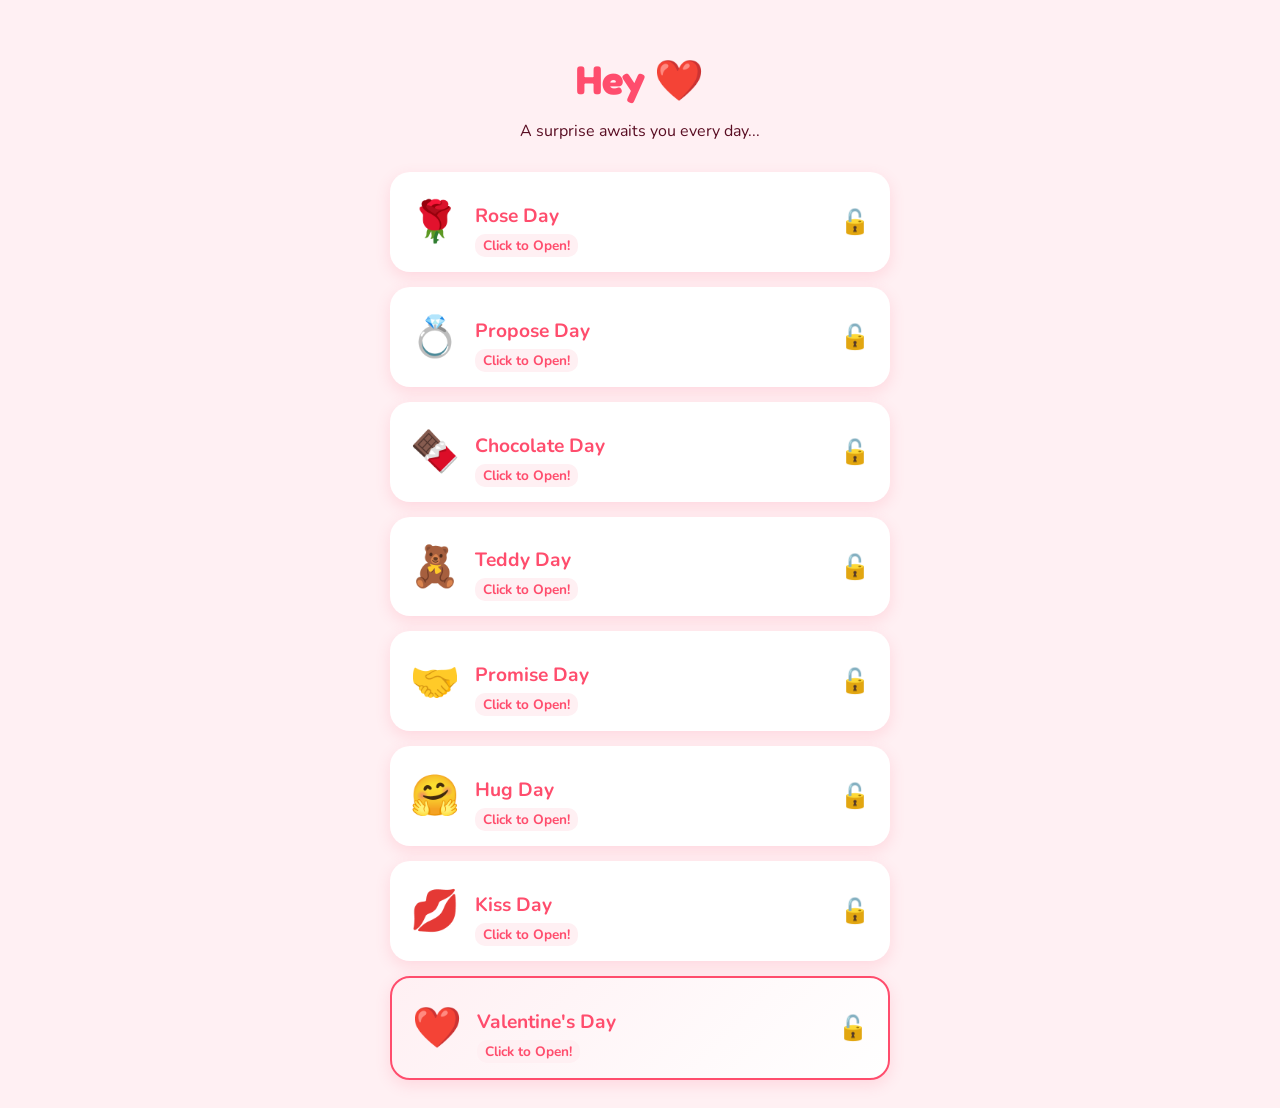
==== index.html @ 63dd041e "created title page" ====
<!DOCTYPE html>
<html lang="en">

<head>
    <meta charset="UTF-8">
    <meta name="viewport" content="width=device-width, initial-scale=1.0">
    <title>Valentine Journey</title>
    <link rel="stylesheet" href="style.css">
</head>

<body>

    <div class="container">
        <h1>Hey ❤️</h1>
        <p>A surprise awaits you every day...</p>

        <div class="timeline">
            <a href="rose.html" class="day-card" id="day-7" data-date="2026-02-07">
                <div class="icon">🌹</div>
                <div class="info">
                    <h2>Rose Day</h2>
                    <div class="timer" id="timer-7">Loading...</div>
                </div>
                <div class="status">🔒</div>
            </a>

            <a href="propose.html" class="day-card" id="day-8" data-date="2026-02-08">
                <div class="icon">💍</div>
                <div class="info">
                    <h2>Propose Day</h2>
                    <div class="timer" id="timer-8">Loading...</div>
                </div>
                <div class="status">🔒</div>
            </a>

            <a href="chocolate.html" class="day-card" id="day-9" data-date="2026-02-09">
                <div class="icon">🍫</div>
                <div class="info">
                    <h2>Chocolate Day</h2>
                    <div class="timer" id="timer-9">Loading...</div>
                </div>
                <div class="status">🔒</div>
            </a>

            <a href="teddy.html" class="day-card" id="day-10" data-date="2026-02-10">
                <div class="icon">🧸</div>
                <div class="info">
                    <h2>Teddy Day</h2>
                    <div class="timer" id="timer-10">Loading...</div>
                </div>
                <div class="status">🔒</div>
            </a>

            <a href="promise.html" class="day-card" id="day-11" data-date="2026-02-11">
                <div class="icon">🤝</div>
                <div class="info">
                    <h2>Promise Day</h2>
                    <div class="timer" id="timer-11">Loading...</div>
                </div>
                <div class="status">🔒</div>
            </a>

            <a href="hug.html" class="day-card" id="day-12" data-date="2026-02-12">
                <div class="icon">🤗</div>
                <div class="info">
                    <h2>Hug Day</h2>
                    <div class="timer" id="timer-12">Loading...</div>
                </div>
                <div class="status">🔒</div>
            </a>

            <a href="kiss.html" class="day-card" id="day-13" data-date="2026-02-13">
                <div class="icon">💋</div>
                <div class="info">
                    <h2>Kiss Day</h2>
                    <div class="timer" id="timer-13">Loading...</div>
                </div>
                <div class="status">🔒</div>
            </a>

            <a href="valentine.html" class="day-card valentine-special" id="day-14" data-date="2026-02-14">
                <div class="icon">❤️</div>
                <div class="info">
                    <h2>Valentine's Day</h2>
                    <div class="timer" id="timer-14">Loading...</div>
                </div>
                <div class="status">🔒</div>
            </a>
        </div>
    </div>

    <script src="script.js"></script>
</body>

</html>
---- style.css ----
/* style.css */
@import url('https://fonts.googleapis.com/css2?family=Fredoka+One&family=Nunito:wght@400;700&display=swap');

:root {
    --primary-color: #ff4d6d;
    --secondary-color: #ff8fa3;
    --bg-color: #fff0f3;
    --card-bg: #ffffff;
    --text-color: #590d22;
    --locked-color: #a0a0a0;
}

body {
    font-family: 'Nunito', sans-serif;
    background-color: var(--bg-color);
    color: var(--text-color);
    padding: 20px;
    display: flex;
    justify-content: center;
}

.container {
    max-width: 500px;
    width: 100%;
    text-align: center;
}

h1 {
    font-family: 'Fredoka One', cursive;
    color: var(--primary-color);
    font-size: 2.5rem;
    margin-bottom: 10px;
}

.timeline {
    display: flex;
    flex-direction: column;
    gap: 15px;
    margin-top: 30px;
}

.day-card {
    display: flex;
    align-items: center;
    background: var(--card-bg);
    padding: 15px 20px;
    border-radius: 20px;
    text-decoration: none;
    color: var(--text-color);
    box-shadow: 0 5px 15px rgba(255, 77, 109, 0.15);
    transition: transform 0.3s, box-shadow 0.3s;
    position: relative;
    overflow: hidden;
}

/* Icon (Emoji) */
.icon {
    font-size: 2.5rem;
    margin-right: 15px;
}

/* Text Info */
.info {
    flex-grow: 1;
    text-align: left;
}

.info h2 {
    font-size: 1.2rem;
    margin-bottom: 5px;
    color: var(--primary-color);
}

.timer {
    font-size: 0.85rem;
    color: #666;
    font-weight: bold;
    background: #f0f0f0;
    display: inline-block;
    padding: 2px 8px;
    border-radius: 10px;
}

/* Status (Lock/Arrow) */
.status {
    font-size: 1.5rem;
}

/* Locked State */
.day-card.locked {
    background: #f8f8f8;
    cursor: not-allowed;
    opacity: 0.8;
}

.day-card.locked .icon,
.day-card.locked h2 {
    filter: grayscale(100%);
    color: var(--locked-color);
}

/* Unlocked State (Hover) */
.day-card:not(.locked):hover {
    transform: scale(1.02);
    box-shadow: 0 8px 20px rgba(255, 77, 109, 0.25);
}

.day-card.valentine-special {
    background: linear-gradient(135deg, #fff0f3 0%, #fff 100%);
    border: 2px solid var(--primary-color);
}
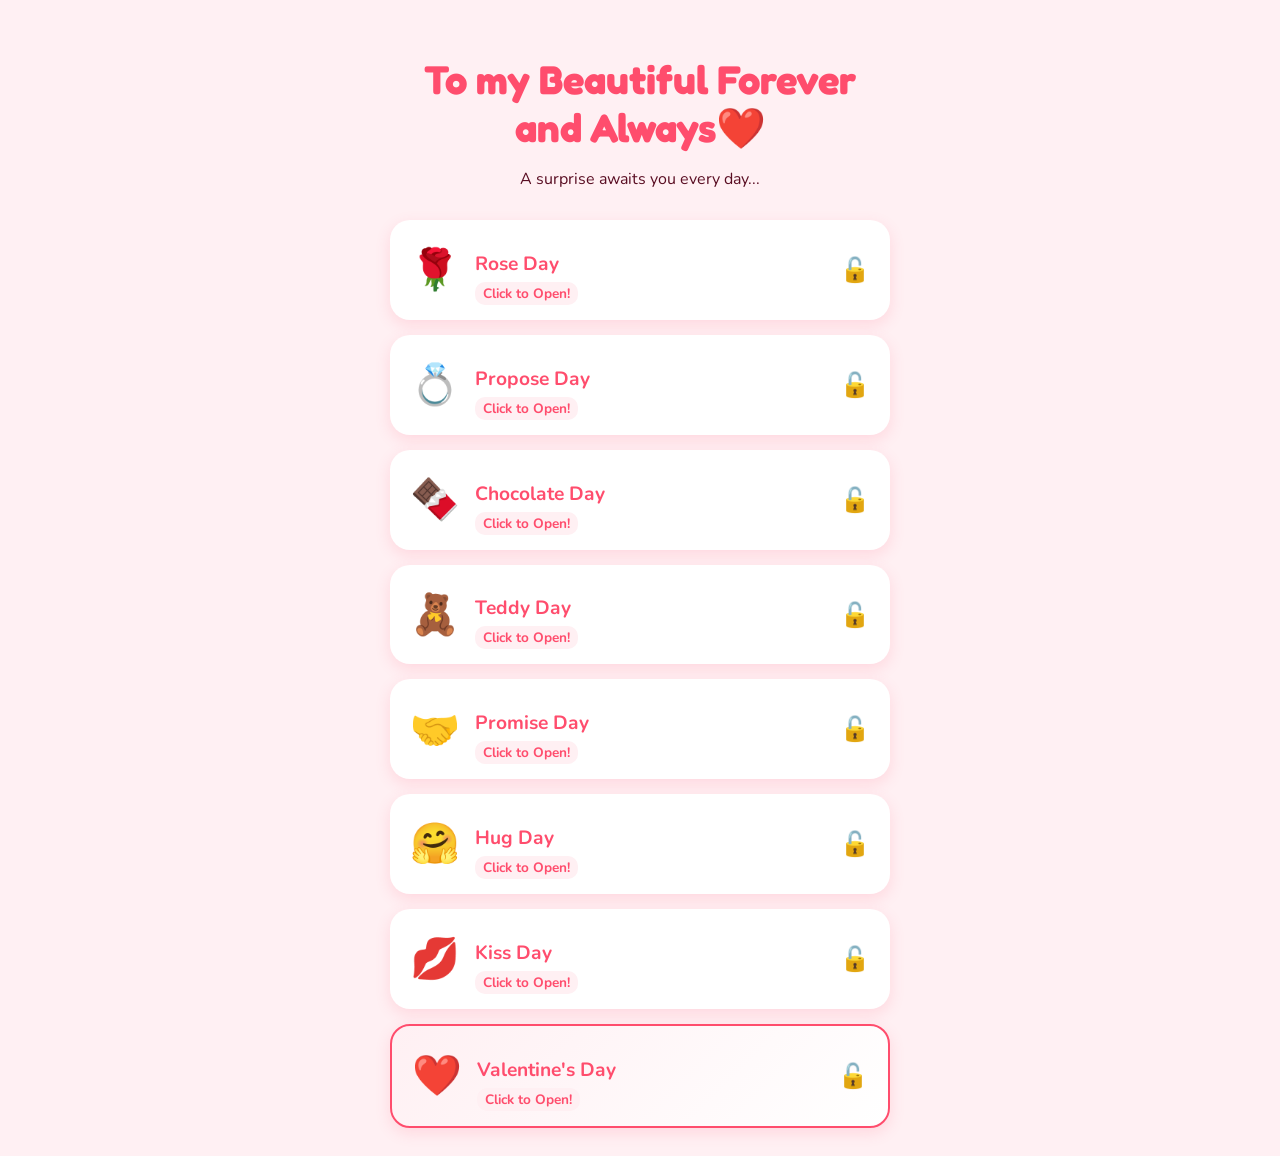
==== commit 19d55b39: "added exploding heart animation to buttons" ====
--- a/index.html
+++ b/index.html
@@ -4,14 +4,14 @@
 <head>
     <meta charset="UTF-8">
     <meta name="viewport" content="width=device-width, initial-scale=1.0">
-    <title>Valentine Journey</title>
+    <title>For My Pikoo</title>
     <link rel="stylesheet" href="style.css">
 </head>
 
 <body>
 
     <div class="container">
-        <h1>Hey ❤️</h1>
+        <h1>To my Beautiful Forever and Always❤️</h1>
         <p>A surprise awaits you every day...</p>
 
         <div class="timeline">
@@ -22,6 +22,31 @@
                     <div class="timer" id="timer-7">Loading...</div>
                 </div>
                 <div class="status">🔒</div>
+
+                <svg class="heart-icon heart-1" viewBox="0 0 24 24">
+                    <path
+                        d="M12 21.35l-1.45-1.32C5.4 15.36 2 12.28 2 8.5 2 5.42 4.42 3 7.5 3c1.74 0 3.41.81 4.5 2.09C13.09 3.81 14.76 3 16.5 3 19.58 3 22 5.42 22 8.5c0 3.78-3.4 6.86-8.55 11.54L12 21.35z" />
+                </svg>
+                <svg class="heart-icon heart-2" viewBox="0 0 24 24">
+                    <path
+                        d="M12 21.35l-1.45-1.32C5.4 15.36 2 12.28 2 8.5 2 5.42 4.42 3 7.5 3c1.74 0 3.41.81 4.5 2.09C13.09 3.81 14.76 3 16.5 3 19.58 3 22 5.42 22 8.5c0 3.78-3.4 6.86-8.55 11.54L12 21.35z" />
+                </svg>
+                <svg class="heart-icon heart-3" viewBox="0 0 24 24">
+                    <path
+                        d="M12 21.35l-1.45-1.32C5.4 15.36 2 12.28 2 8.5 2 5.42 4.42 3 7.5 3c1.74 0 3.41.81 4.5 2.09C13.09 3.81 14.76 3 16.5 3 19.58 3 22 5.42 22 8.5c0 3.78-3.4 6.86-8.55 11.54L12 21.35z" />
+                </svg>
+                <svg class="heart-icon heart-4" viewBox="0 0 24 24">
+                    <path
+                        d="M12 21.35l-1.45-1.32C5.4 15.36 2 12.28 2 8.5 2 5.42 4.42 3 7.5 3c1.74 0 3.41.81 4.5 2.09C13.09 3.81 14.76 3 16.5 3 19.58 3 22 5.42 22 8.5c0 3.78-3.4 6.86-8.55 11.54L12 21.35z" />
+                </svg>
+                <svg class="heart-icon heart-5" viewBox="0 0 24 24">
+                    <path
+                        d="M12 21.35l-1.45-1.32C5.4 15.36 2 12.28 2 8.5 2 5.42 4.42 3 7.5 3c1.74 0 3.41.81 4.5 2.09C13.09 3.81 14.76 3 16.5 3 19.58 3 22 5.42 22 8.5c0 3.78-3.4 6.86-8.55 11.54L12 21.35z" />
+                </svg>
+                <svg class="heart-icon heart-6" viewBox="0 0 24 24">
+                    <path
+                        d="M12 21.35l-1.45-1.32C5.4 15.36 2 12.28 2 8.5 2 5.42 4.42 3 7.5 3c1.74 0 3.41.81 4.5 2.09C13.09 3.81 14.76 3 16.5 3 19.58 3 22 5.42 22 8.5c0 3.78-3.4 6.86-8.55 11.54L12 21.35z" />
+                </svg>
             </a>
 
             <a href="propose.html" class="day-card" id="day-8" data-date="2026-02-08">
@@ -31,6 +56,30 @@
                     <div class="timer" id="timer-8">Loading...</div>
                 </div>
                 <div class="status">🔒</div>
+                <svg class="heart-icon heart-1" viewBox="0 0 24 24">
+                    <path
+                        d="M12 21.35l-1.45-1.32C5.4 15.36 2 12.28 2 8.5 2 5.42 4.42 3 7.5 3c1.74 0 3.41.81 4.5 2.09C13.09 3.81 14.76 3 16.5 3 19.58 3 22 5.42 22 8.5c0 3.78-3.4 6.86-8.55 11.54L12 21.35z" />
+                </svg>
+                <svg class="heart-icon heart-2" viewBox="0 0 24 24">
+                    <path
+                        d="M12 21.35l-1.45-1.32C5.4 15.36 2 12.28 2 8.5 2 5.42 4.42 3 7.5 3c1.74 0 3.41.81 4.5 2.09C13.09 3.81 14.76 3 16.5 3 19.58 3 22 5.42 22 8.5c0 3.78-3.4 6.86-8.55 11.54L12 21.35z" />
+                </svg>
+                <svg class="heart-icon heart-3" viewBox="0 0 24 24">
+                    <path
+                        d="M12 21.35l-1.45-1.32C5.4 15.36 2 12.28 2 8.5 2 5.42 4.42 3 7.5 3c1.74 0 3.41.81 4.5 2.09C13.09 3.81 14.76 3 16.5 3 19.58 3 22 5.42 22 8.5c0 3.78-3.4 6.86-8.55 11.54L12 21.35z" />
+                </svg>
+                <svg class="heart-icon heart-4" viewBox="0 0 24 24">
+                    <path
+                        d="M12 21.35l-1.45-1.32C5.4 15.36 2 12.28 2 8.5 2 5.42 4.42 3 7.5 3c1.74 0 3.41.81 4.5 2.09C13.09 3.81 14.76 3 16.5 3 19.58 3 22 5.42 22 8.5c0 3.78-3.4 6.86-8.55 11.54L12 21.35z" />
+                </svg>
+                <svg class="heart-icon heart-5" viewBox="0 0 24 24">
+                    <path
+                        d="M12 21.35l-1.45-1.32C5.4 15.36 2 12.28 2 8.5 2 5.42 4.42 3 7.5 3c1.74 0 3.41.81 4.5 2.09C13.09 3.81 14.76 3 16.5 3 19.58 3 22 5.42 22 8.5c0 3.78-3.4 6.86-8.55 11.54L12 21.35z" />
+                </svg>
+                <svg class="heart-icon heart-6" viewBox="0 0 24 24">
+                    <path
+                        d="M12 21.35l-1.45-1.32C5.4 15.36 2 12.28 2 8.5 2 5.42 4.42 3 7.5 3c1.74 0 3.41.81 4.5 2.09C13.09 3.81 14.76 3 16.5 3 19.58 3 22 5.42 22 8.5c0 3.78-3.4 6.86-8.55 11.54L12 21.35z" />
+                </svg>
             </a>
 
             <a href="chocolate.html" class="day-card" id="day-9" data-date="2026-02-09">
@@ -40,6 +89,30 @@
                     <div class="timer" id="timer-9">Loading...</div>
                 </div>
                 <div class="status">🔒</div>
+                <svg class="heart-icon heart-1" viewBox="0 0 24 24">
+                    <path
+                        d="M12 21.35l-1.45-1.32C5.4 15.36 2 12.28 2 8.5 2 5.42 4.42 3 7.5 3c1.74 0 3.41.81 4.5 2.09C13.09 3.81 14.76 3 16.5 3 19.58 3 22 5.42 22 8.5c0 3.78-3.4 6.86-8.55 11.54L12 21.35z" />
+                </svg>
+                <svg class="heart-icon heart-2" viewBox="0 0 24 24">
+                    <path
+                        d="M12 21.35l-1.45-1.32C5.4 15.36 2 12.28 2 8.5 2 5.42 4.42 3 7.5 3c1.74 0 3.41.81 4.5 2.09C13.09 3.81 14.76 3 16.5 3 19.58 3 22 5.42 22 8.5c0 3.78-3.4 6.86-8.55 11.54L12 21.35z" />
+                </svg>
+                <svg class="heart-icon heart-3" viewBox="0 0 24 24">
+                    <path
+                        d="M12 21.35l-1.45-1.32C5.4 15.36 2 12.28 2 8.5 2 5.42 4.42 3 7.5 3c1.74 0 3.41.81 4.5 2.09C13.09 3.81 14.76 3 16.5 3 19.58 3 22 5.42 22 8.5c0 3.78-3.4 6.86-8.55 11.54L12 21.35z" />
+                </svg>
+                <svg class="heart-icon heart-4" viewBox="0 0 24 24">
+                    <path
+                        d="M12 21.35l-1.45-1.32C5.4 15.36 2 12.28 2 8.5 2 5.42 4.42 3 7.5 3c1.74 0 3.41.81 4.5 2.09C13.09 3.81 14.76 3 16.5 3 19.58 3 22 5.42 22 8.5c0 3.78-3.4 6.86-8.55 11.54L12 21.35z" />
+                </svg>
+                <svg class="heart-icon heart-5" viewBox="0 0 24 24">
+                    <path
+                        d="M12 21.35l-1.45-1.32C5.4 15.36 2 12.28 2 8.5 2 5.42 4.42 3 7.5 3c1.74 0 3.41.81 4.5 2.09C13.09 3.81 14.76 3 16.5 3 19.58 3 22 5.42 22 8.5c0 3.78-3.4 6.86-8.55 11.54L12 21.35z" />
+                </svg>
+                <svg class="heart-icon heart-6" viewBox="0 0 24 24">
+                    <path
+                        d="M12 21.35l-1.45-1.32C5.4 15.36 2 12.28 2 8.5 2 5.42 4.42 3 7.5 3c1.74 0 3.41.81 4.5 2.09C13.09 3.81 14.76 3 16.5 3 19.58 3 22 5.42 22 8.5c0 3.78-3.4 6.86-8.55 11.54L12 21.35z" />
+                </svg>
             </a>
 
             <a href="teddy.html" class="day-card" id="day-10" data-date="2026-02-10">
@@ -49,6 +122,30 @@
                     <div class="timer" id="timer-10">Loading...</div>
                 </div>
                 <div class="status">🔒</div>
+                <svg class="heart-icon heart-1" viewBox="0 0 24 24">
+                    <path
+                        d="M12 21.35l-1.45-1.32C5.4 15.36 2 12.28 2 8.5 2 5.42 4.42 3 7.5 3c1.74 0 3.41.81 4.5 2.09C13.09 3.81 14.76 3 16.5 3 19.58 3 22 5.42 22 8.5c0 3.78-3.4 6.86-8.55 11.54L12 21.35z" />
+                </svg>
+                <svg class="heart-icon heart-2" viewBox="0 0 24 24">
+                    <path
+                        d="M12 21.35l-1.45-1.32C5.4 15.36 2 12.28 2 8.5 2 5.42 4.42 3 7.5 3c1.74 0 3.41.81 4.5 2.09C13.09 3.81 14.76 3 16.5 3 19.58 3 22 5.42 22 8.5c0 3.78-3.4 6.86-8.55 11.54L12 21.35z" />
+                </svg>
+                <svg class="heart-icon heart-3" viewBox="0 0 24 24">
+                    <path
+                        d="M12 21.35l-1.45-1.32C5.4 15.36 2 12.28 2 8.5 2 5.42 4.42 3 7.5 3c1.74 0 3.41.81 4.5 2.09C13.09 3.81 14.76 3 16.5 3 19.58 3 22 5.42 22 8.5c0 3.78-3.4 6.86-8.55 11.54L12 21.35z" />
+                </svg>
+                <svg class="heart-icon heart-4" viewBox="0 0 24 24">
+                    <path
+                        d="M12 21.35l-1.45-1.32C5.4 15.36 2 12.28 2 8.5 2 5.42 4.42 3 7.5 3c1.74 0 3.41.81 4.5 2.09C13.09 3.81 14.76 3 16.5 3 19.58 3 22 5.42 22 8.5c0 3.78-3.4 6.86-8.55 11.54L12 21.35z" />
+                </svg>
+                <svg class="heart-icon heart-5" viewBox="0 0 24 24">
+                    <path
+                        d="M12 21.35l-1.45-1.32C5.4 15.36 2 12.28 2 8.5 2 5.42 4.42 3 7.5 3c1.74 0 3.41.81 4.5 2.09C13.09 3.81 14.76 3 16.5 3 19.58 3 22 5.42 22 8.5c0 3.78-3.4 6.86-8.55 11.54L12 21.35z" />
+                </svg>
+                <svg class="heart-icon heart-6" viewBox="0 0 24 24">
+                    <path
+                        d="M12 21.35l-1.45-1.32C5.4 15.36 2 12.28 2 8.5 2 5.42 4.42 3 7.5 3c1.74 0 3.41.81 4.5 2.09C13.09 3.81 14.76 3 16.5 3 19.58 3 22 5.42 22 8.5c0 3.78-3.4 6.86-8.55 11.54L12 21.35z" />
+                </svg>
             </a>
 
             <a href="promise.html" class="day-card" id="day-11" data-date="2026-02-11">
@@ -58,6 +155,30 @@
                     <div class="timer" id="timer-11">Loading...</div>
                 </div>
                 <div class="status">🔒</div>
+                <svg class="heart-icon heart-1" viewBox="0 0 24 24">
+                    <path
+                        d="M12 21.35l-1.45-1.32C5.4 15.36 2 12.28 2 8.5 2 5.42 4.42 3 7.5 3c1.74 0 3.41.81 4.5 2.09C13.09 3.81 14.76 3 16.5 3 19.58 3 22 5.42 22 8.5c0 3.78-3.4 6.86-8.55 11.54L12 21.35z" />
+                </svg>
+                <svg class="heart-icon heart-2" viewBox="0 0 24 24">
+                    <path
+                        d="M12 21.35l-1.45-1.32C5.4 15.36 2 12.28 2 8.5 2 5.42 4.42 3 7.5 3c1.74 0 3.41.81 4.5 2.09C13.09 3.81 14.76 3 16.5 3 19.58 3 22 5.42 22 8.5c0 3.78-3.4 6.86-8.55 11.54L12 21.35z" />
+                </svg>
+                <svg class="heart-icon heart-3" viewBox="0 0 24 24">
+                    <path
+                        d="M12 21.35l-1.45-1.32C5.4 15.36 2 12.28 2 8.5 2 5.42 4.42 3 7.5 3c1.74 0 3.41.81 4.5 2.09C13.09 3.81 14.76 3 16.5 3 19.58 3 22 5.42 22 8.5c0 3.78-3.4 6.86-8.55 11.54L12 21.35z" />
+                </svg>
+                <svg class="heart-icon heart-4" viewBox="0 0 24 24">
+                    <path
+                        d="M12 21.35l-1.45-1.32C5.4 15.36 2 12.28 2 8.5 2 5.42 4.42 3 7.5 3c1.74 0 3.41.81 4.5 2.09C13.09 3.81 14.76 3 16.5 3 19.58 3 22 5.42 22 8.5c0 3.78-3.4 6.86-8.55 11.54L12 21.35z" />
+                </svg>
+                <svg class="heart-icon heart-5" viewBox="0 0 24 24">
+                    <path
+                        d="M12 21.35l-1.45-1.32C5.4 15.36 2 12.28 2 8.5 2 5.42 4.42 3 7.5 3c1.74 0 3.41.81 4.5 2.09C13.09 3.81 14.76 3 16.5 3 19.58 3 22 5.42 22 8.5c0 3.78-3.4 6.86-8.55 11.54L12 21.35z" />
+                </svg>
+                <svg class="heart-icon heart-6" viewBox="0 0 24 24">
+                    <path
+                        d="M12 21.35l-1.45-1.32C5.4 15.36 2 12.28 2 8.5 2 5.42 4.42 3 7.5 3c1.74 0 3.41.81 4.5 2.09C13.09 3.81 14.76 3 16.5 3 19.58 3 22 5.42 22 8.5c0 3.78-3.4 6.86-8.55 11.54L12 21.35z" />
+                </svg>
             </a>
 
             <a href="hug.html" class="day-card" id="day-12" data-date="2026-02-12">
@@ -67,6 +188,30 @@
                     <div class="timer" id="timer-12">Loading...</div>
                 </div>
                 <div class="status">🔒</div>
+                <svg class="heart-icon heart-1" viewBox="0 0 24 24">
+                    <path
+                        d="M12 21.35l-1.45-1.32C5.4 15.36 2 12.28 2 8.5 2 5.42 4.42 3 7.5 3c1.74 0 3.41.81 4.5 2.09C13.09 3.81 14.76 3 16.5 3 19.58 3 22 5.42 22 8.5c0 3.78-3.4 6.86-8.55 11.54L12 21.35z" />
+                </svg>
+                <svg class="heart-icon heart-2" viewBox="0 0 24 24">
+                    <path
+                        d="M12 21.35l-1.45-1.32C5.4 15.36 2 12.28 2 8.5 2 5.42 4.42 3 7.5 3c1.74 0 3.41.81 4.5 2.09C13.09 3.81 14.76 3 16.5 3 19.58 3 22 5.42 22 8.5c0 3.78-3.4 6.86-8.55 11.54L12 21.35z" />
+                </svg>
+                <svg class="heart-icon heart-3" viewBox="0 0 24 24">
+                    <path
+                        d="M12 21.35l-1.45-1.32C5.4 15.36 2 12.28 2 8.5 2 5.42 4.42 3 7.5 3c1.74 0 3.41.81 4.5 2.09C13.09 3.81 14.76 3 16.5 3 19.58 3 22 5.42 22 8.5c0 3.78-3.4 6.86-8.55 11.54L12 21.35z" />
+                </svg>
+                <svg class="heart-icon heart-4" viewBox="0 0 24 24">
+                    <path
+                        d="M12 21.35l-1.45-1.32C5.4 15.36 2 12.28 2 8.5 2 5.42 4.42 3 7.5 3c1.74 0 3.41.81 4.5 2.09C13.09 3.81 14.76 3 16.5 3 19.58 3 22 5.42 22 8.5c0 3.78-3.4 6.86-8.55 11.54L12 21.35z" />
+                </svg>
+                <svg class="heart-icon heart-5" viewBox="0 0 24 24">
+                    <path
+                        d="M12 21.35l-1.45-1.32C5.4 15.36 2 12.28 2 8.5 2 5.42 4.42 3 7.5 3c1.74 0 3.41.81 4.5 2.09C13.09 3.81 14.76 3 16.5 3 19.58 3 22 5.42 22 8.5c0 3.78-3.4 6.86-8.55 11.54L12 21.35z" />
+                </svg>
+                <svg class="heart-icon heart-6" viewBox="0 0 24 24">
+                    <path
+                        d="M12 21.35l-1.45-1.32C5.4 15.36 2 12.28 2 8.5 2 5.42 4.42 3 7.5 3c1.74 0 3.41.81 4.5 2.09C13.09 3.81 14.76 3 16.5 3 19.58 3 22 5.42 22 8.5c0 3.78-3.4 6.86-8.55 11.54L12 21.35z" />
+                </svg>
             </a>
 
             <a href="kiss.html" class="day-card" id="day-13" data-date="2026-02-13">
@@ -76,6 +221,30 @@
                     <div class="timer" id="timer-13">Loading...</div>
                 </div>
                 <div class="status">🔒</div>
+                <svg class="heart-icon heart-1" viewBox="0 0 24 24">
+                    <path
+                        d="M12 21.35l-1.45-1.32C5.4 15.36 2 12.28 2 8.5 2 5.42 4.42 3 7.5 3c1.74 0 3.41.81 4.5 2.09C13.09 3.81 14.76 3 16.5 3 19.58 3 22 5.42 22 8.5c0 3.78-3.4 6.86-8.55 11.54L12 21.35z" />
+                </svg>
+                <svg class="heart-icon heart-2" viewBox="0 0 24 24">
+                    <path
+                        d="M12 21.35l-1.45-1.32C5.4 15.36 2 12.28 2 8.5 2 5.42 4.42 3 7.5 3c1.74 0 3.41.81 4.5 2.09C13.09 3.81 14.76 3 16.5 3 19.58 3 22 5.42 22 8.5c0 3.78-3.4 6.86-8.55 11.54L12 21.35z" />
+                </svg>
+                <svg class="heart-icon heart-3" viewBox="0 0 24 24">
+                    <path
+                        d="M12 21.35l-1.45-1.32C5.4 15.36 2 12.28 2 8.5 2 5.42 4.42 3 7.5 3c1.74 0 3.41.81 4.5 2.09C13.09 3.81 14.76 3 16.5 3 19.58 3 22 5.42 22 8.5c0 3.78-3.4 6.86-8.55 11.54L12 21.35z" />
+                </svg>
+                <svg class="heart-icon heart-4" viewBox="0 0 24 24">
+                    <path
+                        d="M12 21.35l-1.45-1.32C5.4 15.36 2 12.28 2 8.5 2 5.42 4.42 3 7.5 3c1.74 0 3.41.81 4.5 2.09C13.09 3.81 14.76 3 16.5 3 19.58 3 22 5.42 22 8.5c0 3.78-3.4 6.86-8.55 11.54L12 21.35z" />
+                </svg>
+                <svg class="heart-icon heart-5" viewBox="0 0 24 24">
+                    <path
+                        d="M12 21.35l-1.45-1.32C5.4 15.36 2 12.28 2 8.5 2 5.42 4.42 3 7.5 3c1.74 0 3.41.81 4.5 2.09C13.09 3.81 14.76 3 16.5 3 19.58 3 22 5.42 22 8.5c0 3.78-3.4 6.86-8.55 11.54L12 21.35z" />
+                </svg>
+                <svg class="heart-icon heart-6" viewBox="0 0 24 24">
+                    <path
+                        d="M12 21.35l-1.45-1.32C5.4 15.36 2 12.28 2 8.5 2 5.42 4.42 3 7.5 3c1.74 0 3.41.81 4.5 2.09C13.09 3.81 14.76 3 16.5 3 19.58 3 22 5.42 22 8.5c0 3.78-3.4 6.86-8.55 11.54L12 21.35z" />
+                </svg>
             </a>
 
             <a href="valentine.html" class="day-card valentine-special" id="day-14" data-date="2026-02-14">
@@ -85,6 +254,30 @@
                     <div class="timer" id="timer-14">Loading...</div>
                 </div>
                 <div class="status">🔒</div>
+                <svg class="heart-icon heart-1" viewBox="0 0 24 24">
+                    <path
+                        d="M12 21.35l-1.45-1.32C5.4 15.36 2 12.28 2 8.5 2 5.42 4.42 3 7.5 3c1.74 0 3.41.81 4.5 2.09C13.09 3.81 14.76 3 16.5 3 19.58 3 22 5.42 22 8.5c0 3.78-3.4 6.86-8.55 11.54L12 21.35z" />
+                </svg>
+                <svg class="heart-icon heart-2" viewBox="0 0 24 24">
+                    <path
+                        d="M12 21.35l-1.45-1.32C5.4 15.36 2 12.28 2 8.5 2 5.42 4.42 3 7.5 3c1.74 0 3.41.81 4.5 2.09C13.09 3.81 14.76 3 16.5 3 19.58 3 22 5.42 22 8.5c0 3.78-3.4 6.86-8.55 11.54L12 21.35z" />
+                </svg>
+                <svg class="heart-icon heart-3" viewBox="0 0 24 24">
+                    <path
+                        d="M12 21.35l-1.45-1.32C5.4 15.36 2 12.28 2 8.5 2 5.42 4.42 3 7.5 3c1.74 0 3.41.81 4.5 2.09C13.09 3.81 14.76 3 16.5 3 19.58 3 22 5.42 22 8.5c0 3.78-3.4 6.86-8.55 11.54L12 21.35z" />
+                </svg>
+                <svg class="heart-icon heart-4" viewBox="0 0 24 24">
+                    <path
+                        d="M12 21.35l-1.45-1.32C5.4 15.36 2 12.28 2 8.5 2 5.42 4.42 3 7.5 3c1.74 0 3.41.81 4.5 2.09C13.09 3.81 14.76 3 16.5 3 19.58 3 22 5.42 22 8.5c0 3.78-3.4 6.86-8.55 11.54L12 21.35z" />
+                </svg>
+                <svg class="heart-icon heart-5" viewBox="0 0 24 24">
+                    <path
+                        d="M12 21.35l-1.45-1.32C5.4 15.36 2 12.28 2 8.5 2 5.42 4.42 3 7.5 3c1.74 0 3.41.81 4.5 2.09C13.09 3.81 14.76 3 16.5 3 19.58 3 22 5.42 22 8.5c0 3.78-3.4 6.86-8.55 11.54L12 21.35z" />
+                </svg>
+                <svg class="heart-icon heart-6" viewBox="0 0 24 24">
+                    <path
+                        d="M12 21.35l-1.45-1.32C5.4 15.36 2 12.28 2 8.5 2 5.42 4.42 3 7.5 3c1.74 0 3.41.81 4.5 2.09C13.09 3.81 14.76 3 16.5 3 19.58 3 22 5.42 22 8.5c0 3.78-3.4 6.86-8.55 11.54L12 21.35z" />
+                </svg>
             </a>
         </div>
     </div>
--- a/style.css
+++ b/style.css
@@ -50,7 +50,8 @@
     box-shadow: 0 5px 15px rgba(255, 77, 109, 0.15);
     transition: transform 0.3s, box-shadow 0.3s;
     position: relative;
-    overflow: hidden;
+    z-index: 1;
+    overflow: visible;
 }
 
 /* Icon (Emoji) */
@@ -108,4 +109,68 @@
 .day-card.valentine-special {
     background: linear-gradient(135deg, #fff0f3 0%, #fff 100%);
     border: 2px solid var(--primary-color);
+}
+
+/* --- UPDATED CARD HOVER & HEARTS --- */
+
+/* 1. Make the Card Dark & Glowing on Hover */
+.day-card:not(.locked):hover {
+    transform: translateY(-5px) scale(1.05);
+    background: #2b0c16; /* Goes dark */
+    color: var(--secondary-color); /* Text turns pink */
+    box-shadow: 0 0 25px var(--primary-color); /* The Soft Pink Glowing Outline */
+    border: 1px solid var(--primary-color);
+}
+
+.day-card:not(.locked):hover .timer {
+    background: #4a1a25; /* Darker background for timer too */
+    color: #fff;
+}
+
+/* 2. Bigger Hearts & Positioning */
+/* I increased widths by roughly 2x */
+
+.heart-icon {
+  position: absolute;
+  fill: var(--primary-color);
+  z-index: -1;
+  transition: all 0.8s cubic-bezier(0.1, 0.4, 0, 1);
+  opacity: 0;
+  pointer-events: none;
+}
+
+/* Bigger Start Sizes */
+.heart-1 { top: 20%; left: 20%; width: 50px; } /* Big one */
+.heart-2 { top: 45%; left: 45%; width: 30px; }
+.heart-3 { top: 40%; left: 40%; width: 20px; }
+.heart-4 { top: 20%; left: 40%; width: 25px; }
+.heart-5 { top: 25%; left: 45%; width: 35px; }
+.heart-6 { top: 5%;  left: 50%; width: 20px; }
+
+/* Fly Out Positions (unchanged, just ensuring they work with new sizes) */
+.day-card:hover .heart-icon { opacity: 1; z-index: 10; }
+
+.day-card:hover .heart-1 {
+  top: -40%; left: -30%;
+  filter: drop-shadow(0 0 10px var(--primary-color));
+}
+.day-card:hover .heart-2 {
+  top: -20%; left: 100%;
+  filter: drop-shadow(0 0 10px var(--primary-color));
+}
+.day-card:hover .heart-3 {
+  top: 100%; left: 100%;
+  filter: drop-shadow(0 0 10px var(--primary-color));
+}
+.day-card:hover .heart-4 {
+  top: 100%; left: 0%;
+  filter: drop-shadow(0 0 10px var(--primary-color));
+}
+.day-card:hover .heart-5 {
+  top: -30%; left: 50%;
+  filter: drop-shadow(0 0 10px var(--primary-color));
+}
+.day-card:hover .heart-6 {
+  top: 50%; left: 110%;
+  filter: drop-shadow(0 0 10px var(--primary-color));
 }
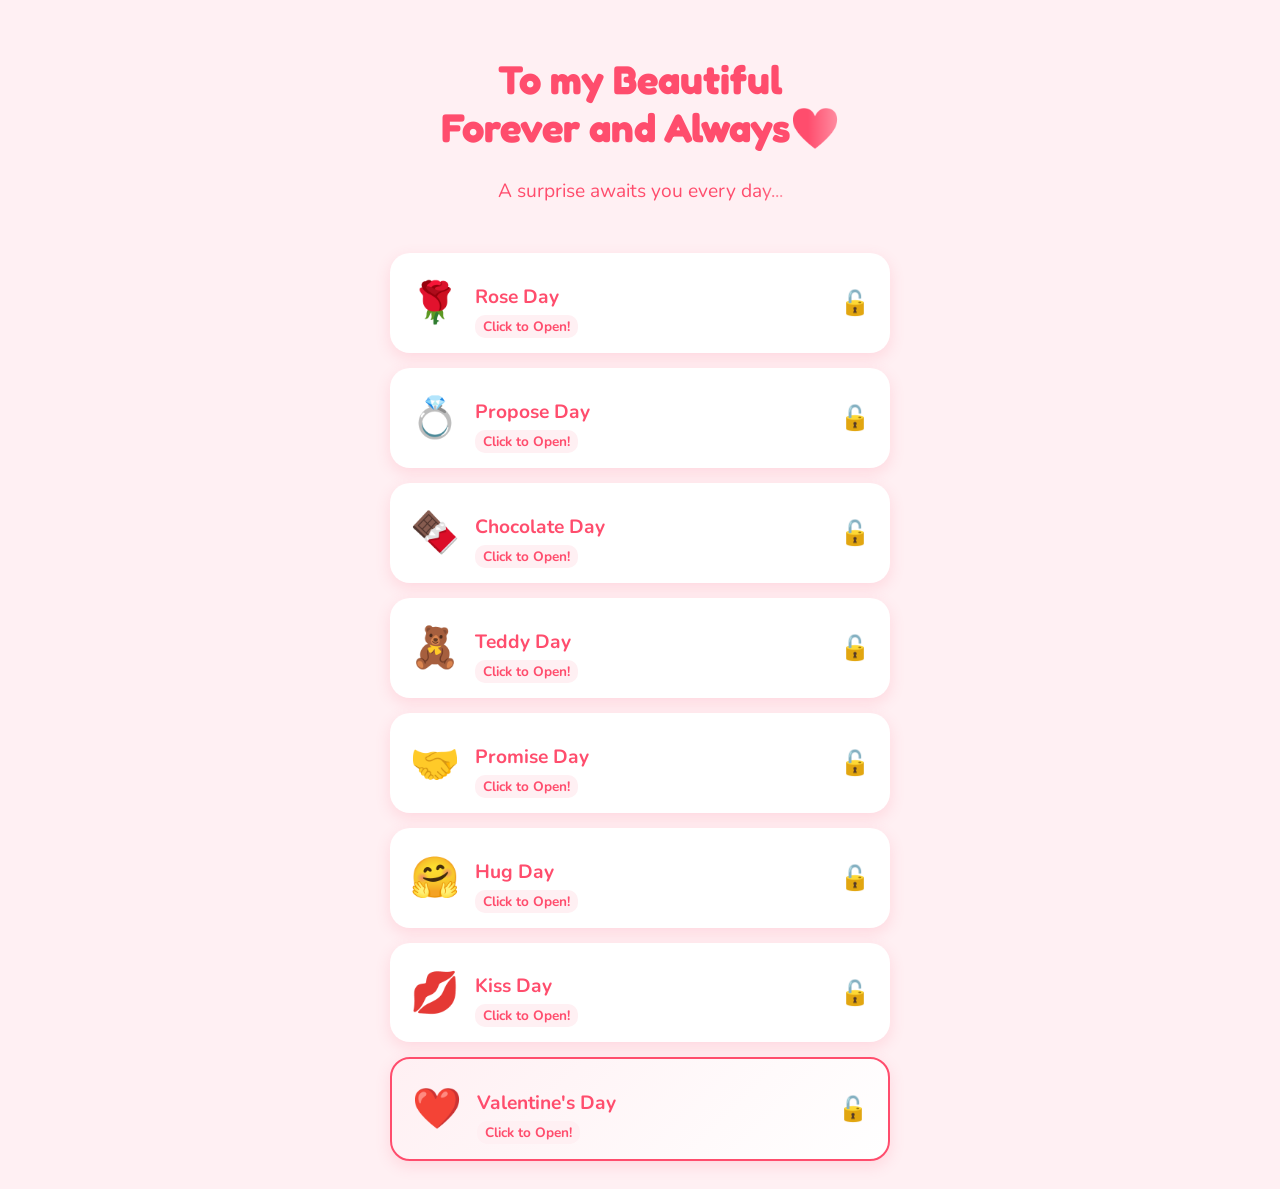
==== commit 6538fade: "added shimmer effect" ====
--- a/index.html
+++ b/index.html
@@ -11,8 +11,9 @@
 <body>
 
     <div class="container">
-        <h1>To my Beautiful Forever and Always❤️</h1>
-        <p>A surprise awaits you every day...</p>
+        <h1 class="shine-text">To my Beautiful<br> 
+            Forever and Always❤️</h1>
+        <p class="shine-text" style="font-size: 1.2rem; margin-bottom: 20px;">A surprise awaits you every day...</p>
 
         <div class="timeline">
             <a href="rose.html" class="day-card" id="day-7" data-date="2026-02-07">
--- a/style.css
+++ b/style.css
@@ -173,4 +173,44 @@
 .day-card:hover .heart-6 {
   top: 50%; left: 110%;
   filter: drop-shadow(0 0 10px var(--primary-color));
+}
+
+/* --- SHIMMER TEXT EFFECT (FINAL FIXED) --- */
+.shine-text {
+    /* The gradient is now mostly red, with a thin white strip in the middle */
+    background: linear-gradient(to right,
+            var(--primary-color) 0%,
+            var(--primary-color) 40%,
+            #ffe6ea 50%,
+            var(--primary-color) 60%,
+            var(--primary-color) 100%);
+
+    /* Make background huge so we can move the strip across */
+    background-size: 180% auto;
+
+    /* Clip to text */
+    color: var(--primary-color);
+    /* Fallback */
+    background-clip: text;
+    -webkit-background-clip: text;
+    -webkit-text-fill-color: transparent;
+
+    /* Layout */
+    display: inline-block;
+    font-size: 2.5rem;
+    line-height: 1.2;
+    /* Keeps the two lines close together */
+
+    /* Animation settings */
+    animation: shine 3s linear 1 forwards;
+}
+
+@keyframes shine {
+    0% {
+        background-position: -200% center;
+    }
+
+    100% {
+        background-position: 200% center;
+    }
 }
